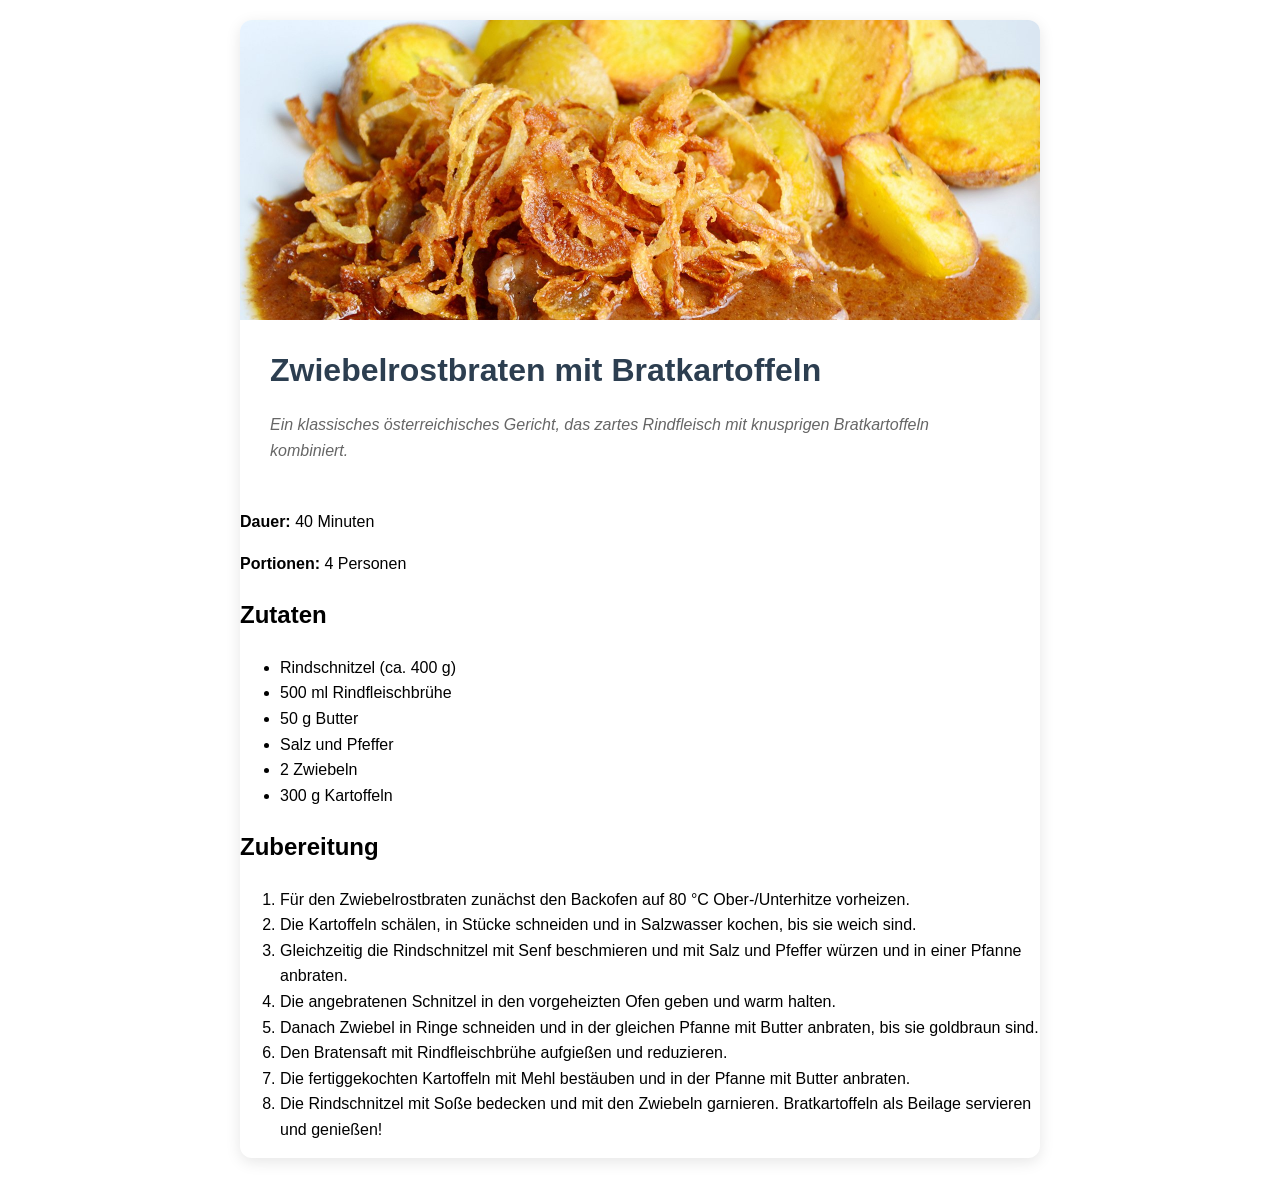
==== Lieblingsrezept/Rezept.html @ fe3bc35f "2.Übung" ====
<!DOCTYPE html>
<html lang="de">
<head>
    <meta charset="UTF-8">
    <meta name="viewport" content="width=device-width, initial-scale=1.0">
    <title>Mein Liebslingsrezept</title>
    <style>

        body {
            font-family: 'Segoe UI', Tahoma, Geneva, Verdana, sans-serif;
            line-height: 1.6;
            color: var(--text-color);
            background-color: var(--bg-color);
            margin: 0;
            padding: 20px;
        }

        .recipe-card {
            max-width: 800px;
            margin: 0 auto;
            background: var(--card-bg);
            border-radius: 12px;
            overflow: hidden;
            box-shadow: 0 4px 15px rgba(0,0,0,0.1);
        }

        .recipe-hero {
            position: relative;
            height: 300px;
            background-color: #ddd;
        }

        .recipe-hero img {
            width: 100%;
            height: 100%;
            object-fit: cover;
        }

        .recipe-header {
            padding: 25px 30px 10px;
        }

        .recipe-header h1 {
            margin: 0 0 10px 0;
            color: #2c3e50;
        }

        .recipe-description {
            font-style: italic;
            color: #666;
            margin-bottom: 20px;
        }

        </style> 
                
        </style>   
        </head>
<body>

    <div class="recipe-card">
        <div class="recipe-hero">
            <img src="./zwiebelrostbraten.jpg" alt="Zwiebelrostbraten mit Bratkartoffeln">
        </div>
        <div class="recipe-header">
            <h1>Zwiebelrostbraten mit Bratkartoffeln</h1>
            <p class="recipe-description">Ein klassisches österreichisches Gericht, das zartes Rindfleisch mit knusprigen Bratkartoffeln kombiniert.</p>
        </div>
        <div class="meta-info">
            <p><strong>Dauer:</strong> 40 Minuten</p>
            <p><strong>Portionen:</strong> 4 Personen</p>
        </div>
        <div class="ingredients">
            <h2>Zutaten</h2>
            <ul>
                <li>Rindschnitzel (ca. 400 g)</li>
                <li>500 ml Rindfleischbrühe</li>
                <li>50 g Butter</li>
                <li>Salz und Pfeffer</li>
                <li>2 Zwiebeln</li>
                <li>300 g Kartoffeln</li>
            </ul>
        </div>
        <div class="preparation">
            <h2>Zubereitung</h2>
            <ol>
                <li>Für den Zwiebelrostbraten zunächst den Backofen auf 80 °C Ober-/Unterhitze vorheizen.</li>
                <li>Die Kartoffeln schälen, in Stücke schneiden und in Salzwasser kochen, bis sie weich sind.</li>
                <li>Gleichzeitig die Rindschnitzel mit Senf beschmieren und mit Salz und Pfeffer würzen und in einer Pfanne anbraten.</li>
                <li>Die angebratenen Schnitzel in den vorgeheizten Ofen geben und warm halten.</li>
                <li>Danach Zwiebel in Ringe schneiden und in der gleichen Pfanne mit Butter anbraten, bis sie goldbraun sind.</li>
                <li>Den Bratensaft mit Rindfleischbrühe aufgießen und reduzieren.</li>
                <li>Die fertiggekochten Kartoffeln mit Mehl bestäuben und in der Pfanne mit Butter anbraten.</li>
                <li>Die Rindschnitzel mit Soße bedecken und mit den Zwiebeln garnieren. Bratkartoffeln als Beilage servieren und genießen!</li>
            </ol>
        </div>

</body>
</html>
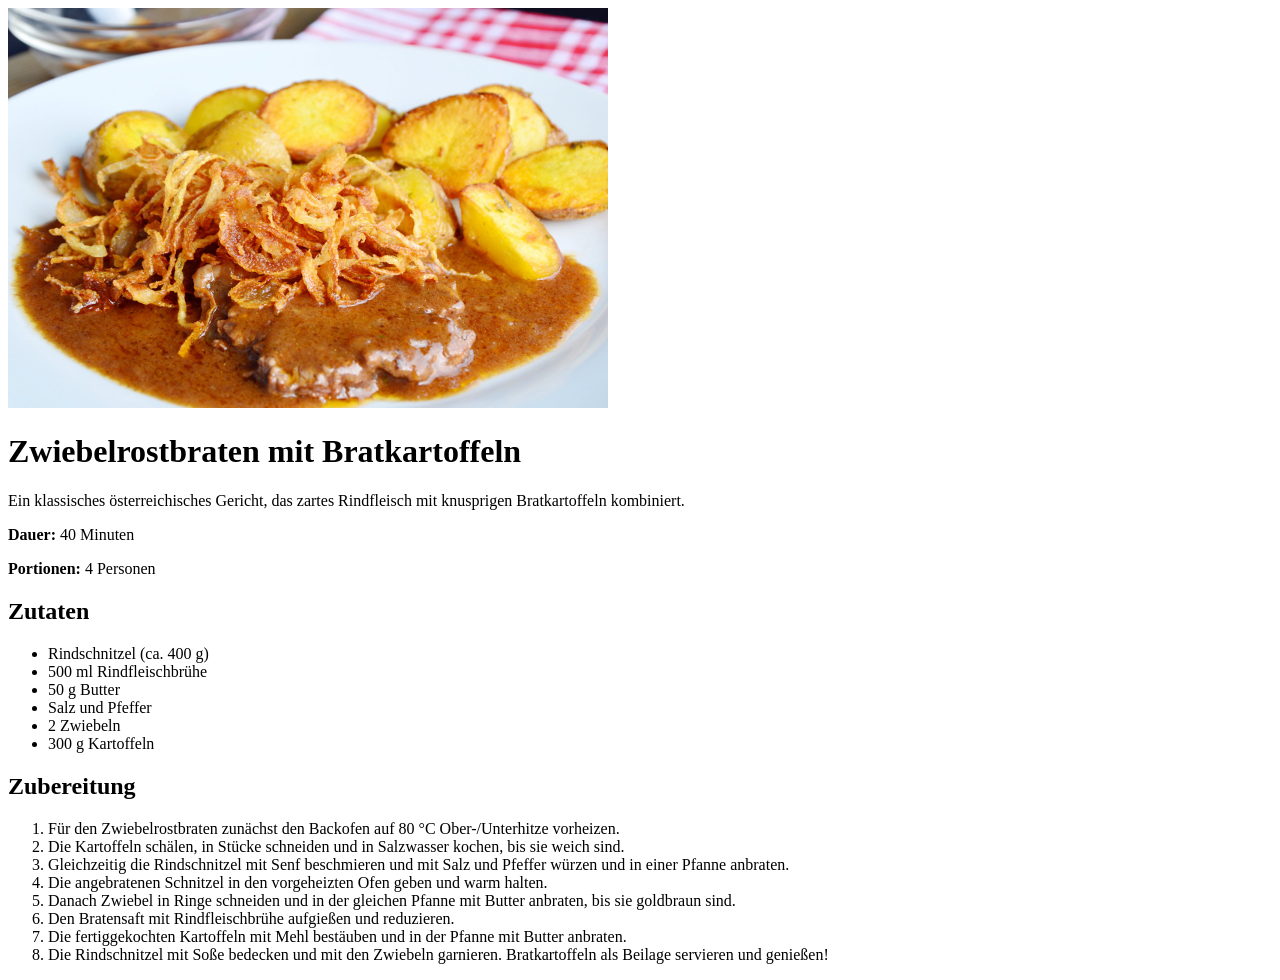
==== commit 1984cccb: "2.Übung: Update" ====
--- a/Lieblingsrezept/Rezept.html
+++ b/Lieblingsrezept/Rezept.html
@@ -3,63 +3,15 @@
 <head>
     <meta charset="UTF-8">
     <meta name="viewport" content="width=device-width, initial-scale=1.0">
+    <link rel="stylesheet" href="style.css">
     <title>Mein Liebslingsrezept</title>
-    <style>
-
-        body {
-            font-family: 'Segoe UI', Tahoma, Geneva, Verdana, sans-serif;
-            line-height: 1.6;
-            color: var(--text-color);
-            background-color: var(--bg-color);
-            margin: 0;
-            padding: 20px;
-        }
-
-        .recipe-card {
-            max-width: 800px;
-            margin: 0 auto;
-            background: var(--card-bg);
-            border-radius: 12px;
-            overflow: hidden;
-            box-shadow: 0 4px 15px rgba(0,0,0,0.1);
-        }
-
-        .recipe-hero {
-            position: relative;
-            height: 300px;
-            background-color: #ddd;
-        }
-
-        .recipe-hero img {
-            width: 100%;
-            height: 100%;
-            object-fit: cover;
-        }
-
-        .recipe-header {
-            padding: 25px 30px 10px;
-        }
-
-        .recipe-header h1 {
-            margin: 0 0 10px 0;
-            color: #2c3e50;
-        }
-
-        .recipe-description {
-            font-style: italic;
-            color: #666;
-            margin-bottom: 20px;
-        }
-
-        </style> 
-                
-        </style>   
+     
         </head>
 <body>
 
     <div class="recipe-card">
         <div class="recipe-hero">
-            <img src="./zwiebelrostbraten.jpg" alt="Zwiebelrostbraten mit Bratkartoffeln">
+            <img src="./zwiebelrostbraten.jpg" alt="Zwiebelrostbraten mit Bratkartoffeln" height="400" width="600">
         </div>
         <div class="recipe-header">
             <h1>Zwiebelrostbraten mit Bratkartoffeln</h1>
